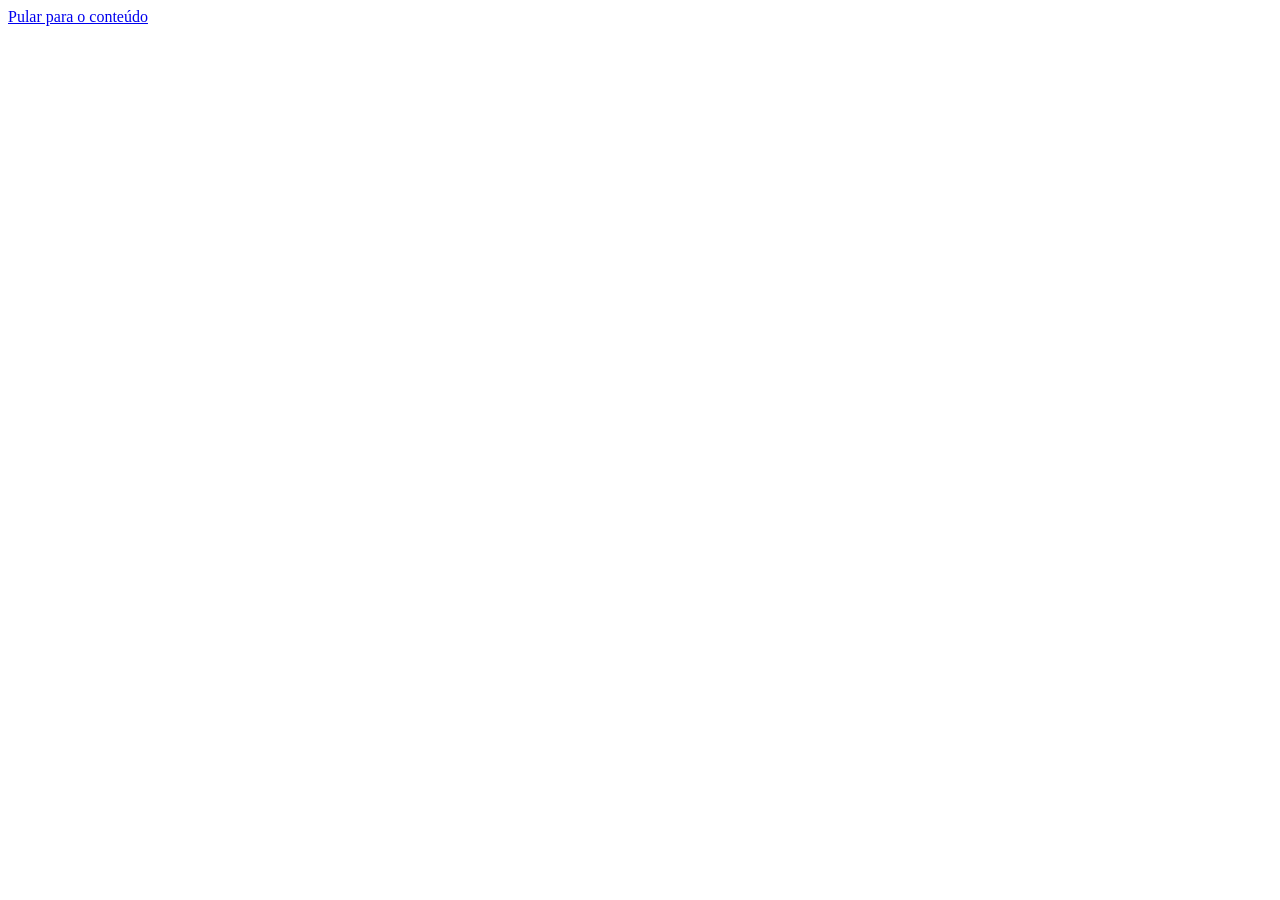
==== projeto.html @ 676320f9 "Páginas do site e README" ====
<!doctype html>
<html lang="pt-BR">
<head>
<meta charset="utf-8">
<meta name="viewport" content="width=device-width, initial-scale=1">
<title>Projeto · Nanda Café</title>
<meta name="description" content="Nanda Café, jornalista e gerente de projetos de comunicação e tecnologia em Maceió, AL.">
<meta property="og:title" content="Projeto · Nanda Café">
<meta property="og:description" content="Nanda Café, jornalista e gerente de projetos de comunicação e tecnologia em Maceió, AL.">
<meta property="og:image" content="assets/img/avatar.png">
<link rel="icon" href="assets/img/favicon.png">
<link rel="preconnect" href="https://fonts.googleapis.com">
<link rel="preconnect" href="https://fonts.gstatic.com" crossorigin>
<link rel="stylesheet" href="https://fonts.googleapis.com/css2?family=Nunito:wght@400;600;700;800;900&display=swap">
<link rel="stylesheet" href="assets/css/style.css">
</head>
<body data-pagina="projeto">
<a class="pular" href="#principal">Pular para o conteúdo</a>
<nav id="menu"></nav>
<main id="principal"><div id="conteudo"></div></main>
<footer id="contato"></footer>
<script src="dados/site.js"></script>
<script src="dados/projetos.js"></script>
<script src="assets/js/site.js"></script>
</body>
</html>
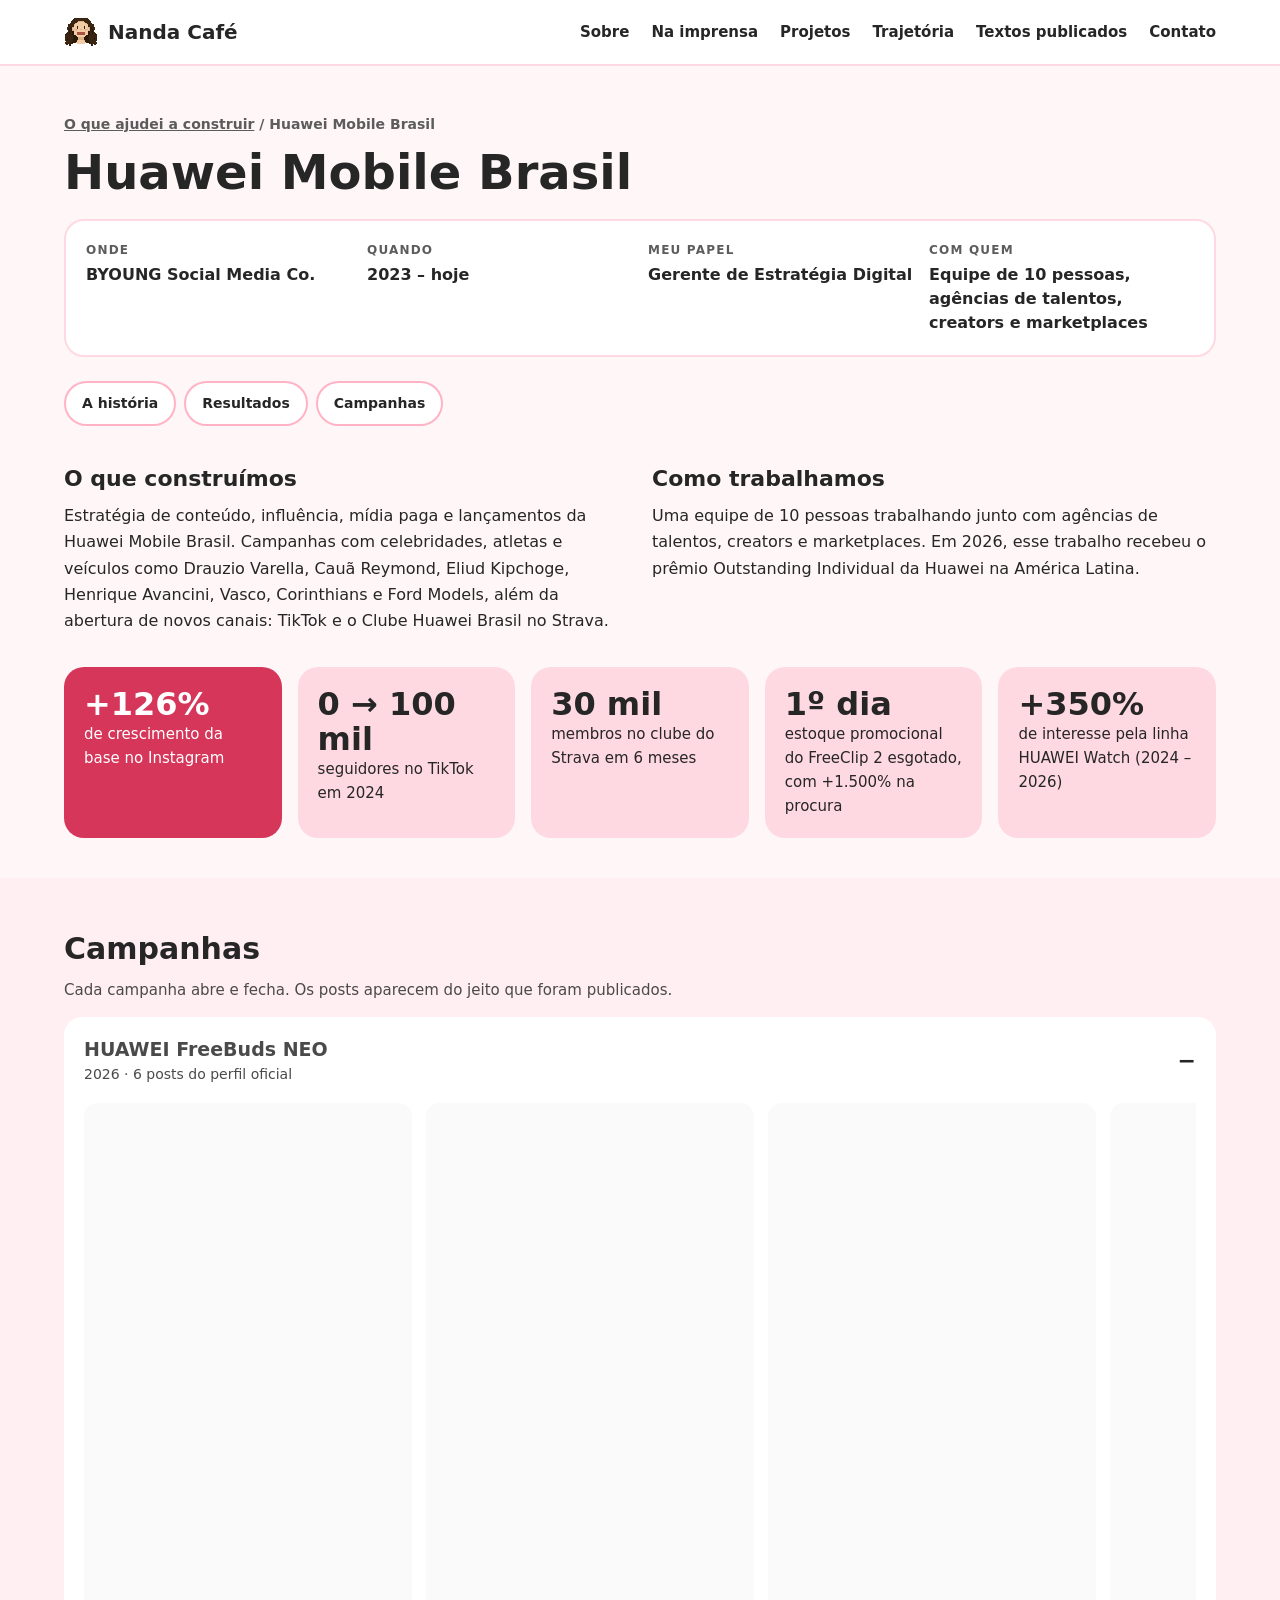
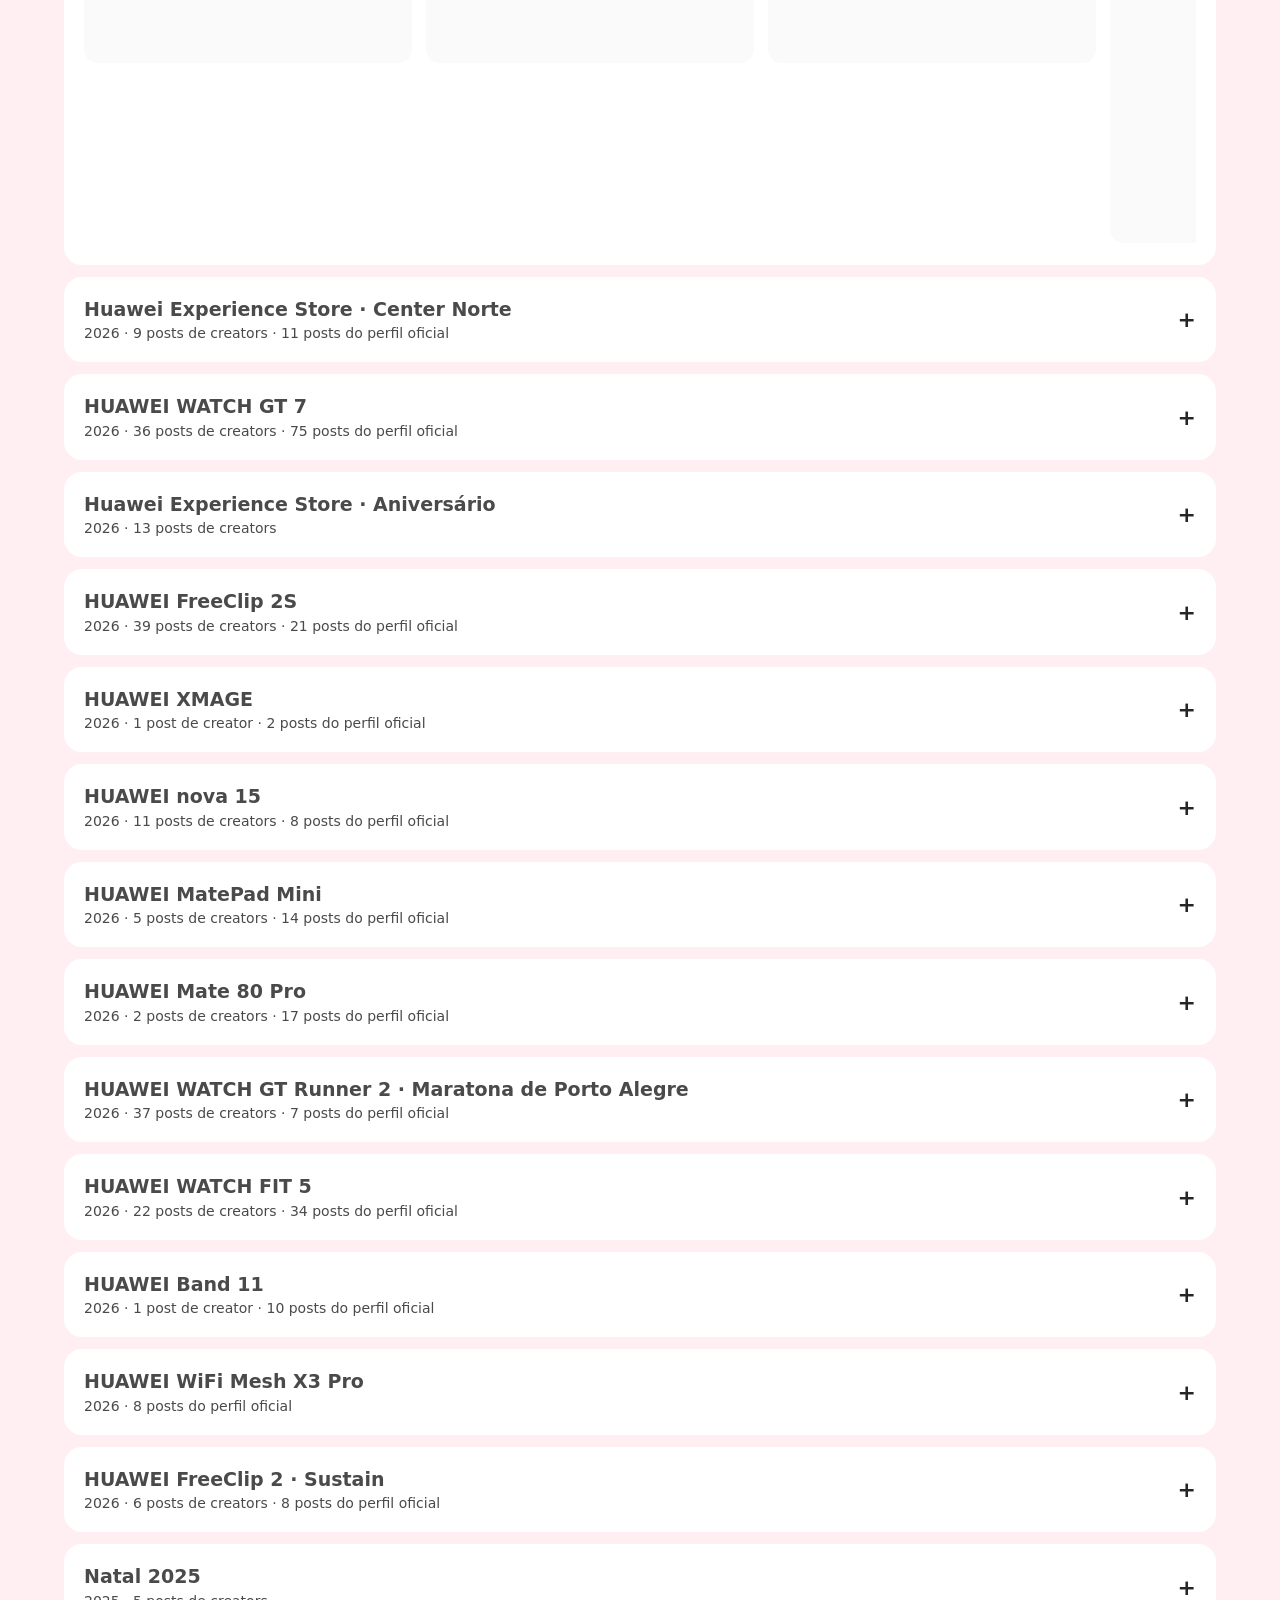
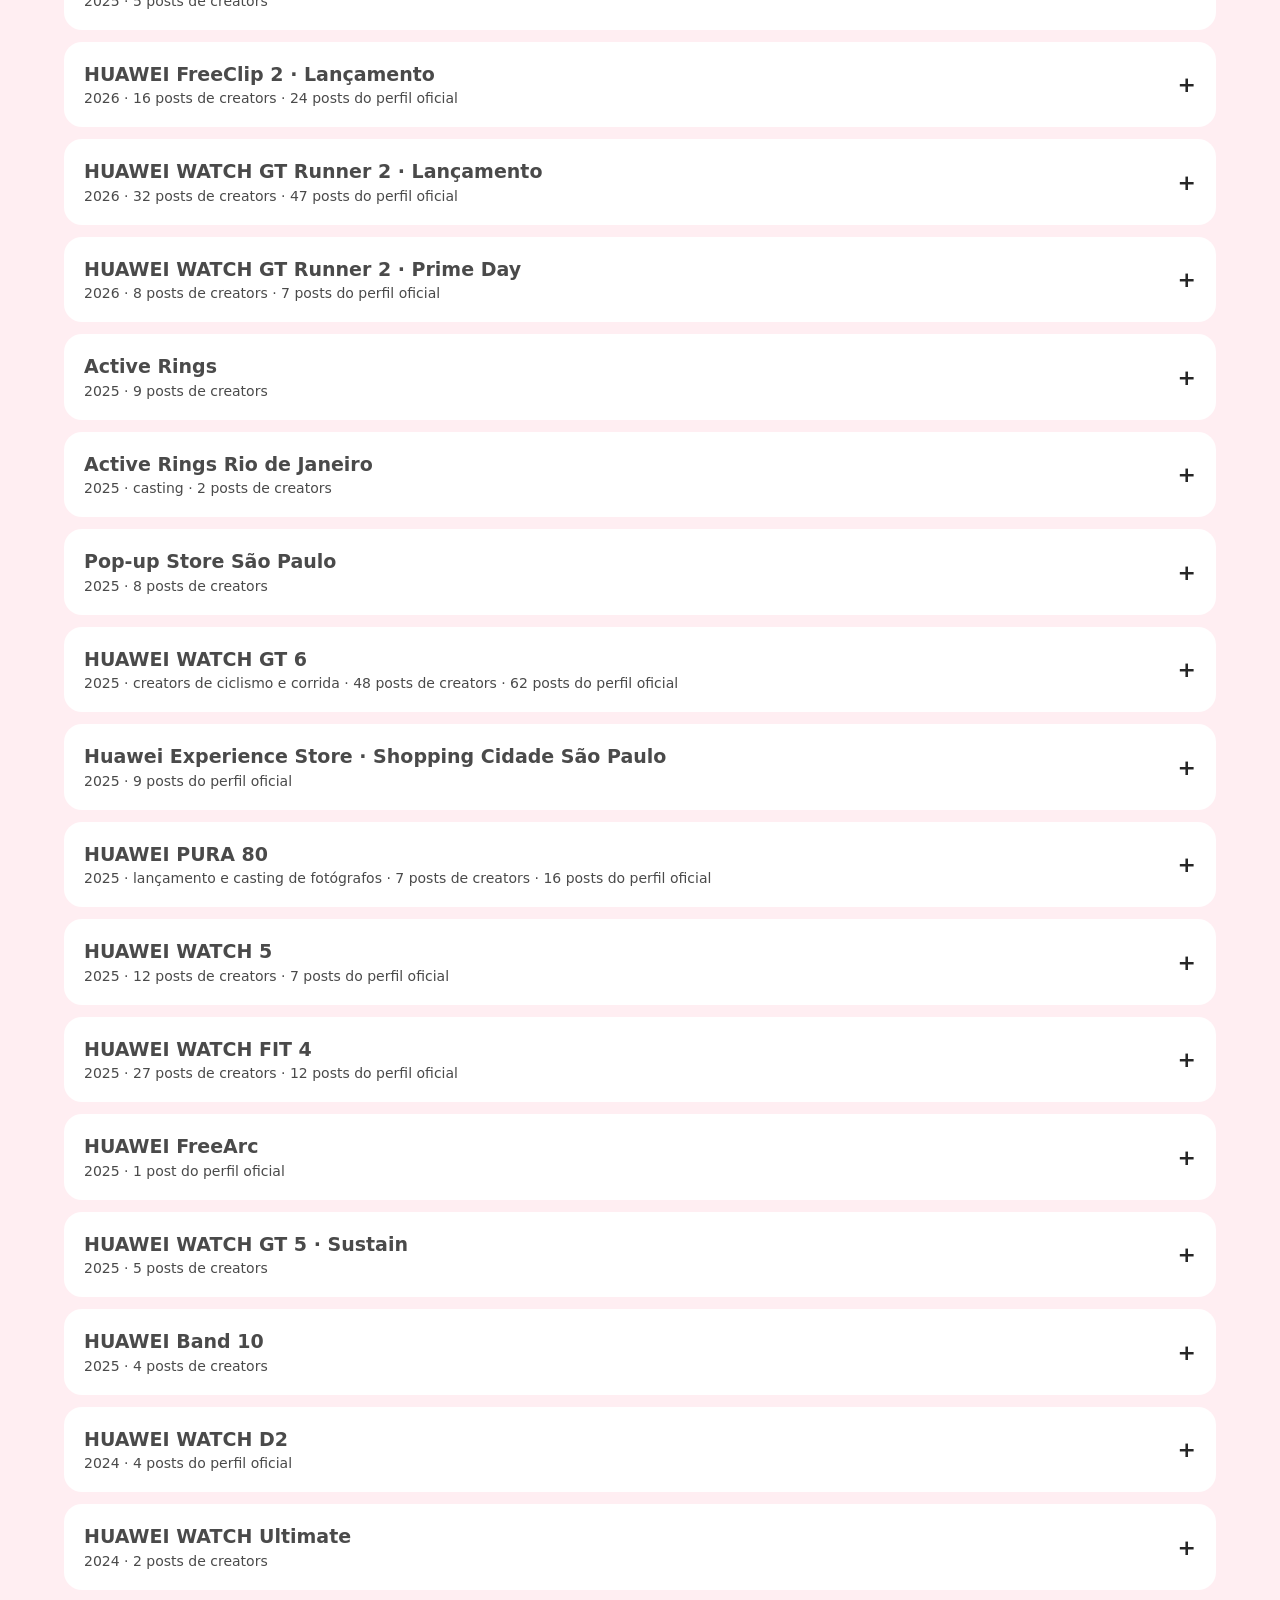
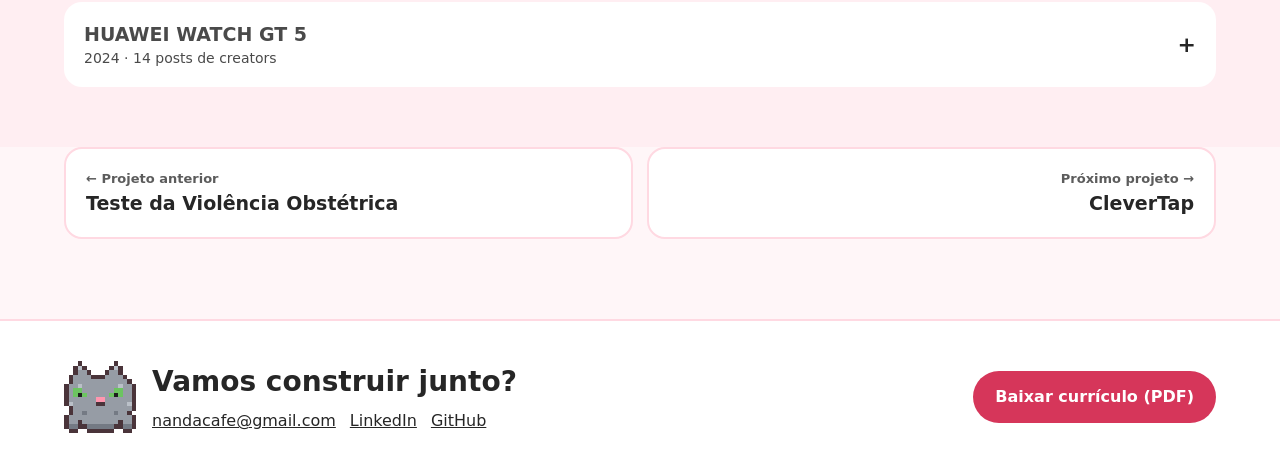
==== commit 110001d1: "Página de projeto carrega as campanhas Huawei" ====
--- a/projeto.html
+++ b/projeto.html
@@ -20,6 +20,7 @@
 <main id="principal"><div id="conteudo"></div></main>
 <footer id="contato"></footer>
 <script src="dados/site.js"></script>
+<script src="dados/campanhas-huawei.js"></script>
 <script src="dados/projetos.js"></script>
 <script src="assets/js/site.js"></script>
 </body>
--- a/assets/css/style.css
+++ b/assets/css/style.css
@@ -0,0 +1,225 @@
+:root{
+  --rosa:#ff5e7e; --rosa-escuro:#d6365a; --rosa-claro:#ffd9e2; --rosa-borda:#ffb3c4;
+  --rosa-fundo:#fff6f8; --rosa-bloco:#ffeef2; --branco:#ffffff;
+  --texto:#262626; --texto-2:#4a4a4a; --texto-3:#5c5c5c;
+  --c-rosa:#ffd9e2; --d-rosa:#ff8fab;
+  --c-roxo:#e9dfff; --d-roxo:#a98bf0;
+  --c-verde:#d8f3e3; --d-verde:#5cc28a;
+  --c-amarelo:#fff1c2; --d-amarelo:#f2c14e;
+  --c-azul:#dcefff; --d-azul:#6fb3e8;
+  --c-laranja:#ffe0c2;
+  --raio:20px;
+}
+*{box-sizing:border-box}
+html{scroll-behavior:smooth;scroll-padding-top:80px}
+body{margin:0;background:var(--rosa-fundo);color:var(--texto);font-family:Nunito,system-ui,-apple-system,"Segoe UI",sans-serif;font-size:16px;line-height:1.5}
+img{max-width:100%}
+a{color:var(--texto)}
+a:hover{color:#000}
+a:focus-visible,button:focus-visible,summary:focus-visible,input:focus-visible{outline:3px solid var(--rosa);outline-offset:2px}
+.pixel{image-rendering:pixelated}
+.wrap{max-width:1200px;margin:0 auto;padding:0 24px}
+.wrap-estreito{max-width:1000px;margin:0 auto;padding:0 24px}
+.pular{position:absolute;left:-9999px}
+.pular:focus{left:16px;top:16px;z-index:20;background:#fff;padding:8px 12px;border-radius:8px}
+
+/* MENU */
+.menu{position:sticky;top:0;z-index:10;background:var(--branco);border-bottom:2px solid var(--rosa-claro)}
+.menu .wrap{display:flex;align-items:center;justify-content:space-between;gap:16px;min-height:64px}
+.marca{display:flex;align-items:center;gap:10px;text-decoration:none;font-weight:900;font-size:20px}
+.marca img{width:34px;height:30px}
+.menu-links{display:flex;gap:6px 22px;flex-wrap:wrap;align-items:center;font-weight:700;font-size:15px}
+.menu-links a{text-decoration:none;padding:8px 0}
+.menu-links a[aria-current="page"]{color:var(--rosa-escuro);text-decoration:underline;text-underline-offset:4px}
+.menu-botao{display:none;width:44px;height:44px;border-radius:12px;border:2px solid var(--rosa-claro);background:var(--branco);cursor:pointer;flex-direction:column;gap:4px;align-items:center;justify-content:center}
+.menu-botao span{width:18px;height:2px;background:var(--texto)}
+@media (max-width:860px){
+  .menu-botao{display:flex}
+  .menu-links{display:none;position:absolute;top:100%;left:0;right:0;background:var(--branco);border-bottom:2px solid var(--rosa-claro);flex-direction:column;align-items:stretch;gap:0;padding:8px 24px 16px}
+  .menu-links a{padding:12px 0;border-top:1px dashed var(--rosa-claro)}
+  .menu.aberto .menu-links{display:flex}
+}
+
+/* TOPO */
+.topo{display:grid;grid-template-columns:repeat(auto-fit,minmax(300px,1fr));gap:40px;align-items:center;padding-top:56px;padding-bottom:40px}
+.rotulo{margin:0;font-weight:800;font-size:14px;letter-spacing:.12em;text-transform:uppercase;color:var(--texto-3)}
+.topo h1{margin:16px 0;font-size:clamp(34px,5vw,54px);line-height:1.06;font-weight:900}
+.topo h1 em{font-style:normal;color:var(--rosa-escuro)}
+.topo p.sub{margin:0;font-size:19px;max-width:40ch}
+.retrato{position:relative;display:flex;justify-content:center;padding:16px 0}
+.retrato .moldura{width:min(320px,80vw);aspect-ratio:1;border-radius:36px;background:var(--rosa-claro);border:4px solid var(--branco);box-shadow:0 0 0 4px var(--rosa-borda);display:flex;align-items:flex-end;justify-content:center;overflow:hidden}
+.retrato .moldura img{width:90%}
+.retrato .s1{position:absolute;bottom:0;left:12%;width:88px}
+.retrato .s2{position:absolute;top:0;right:12%;width:72px}
+
+/* NÚMEROS */
+.numeros{background:var(--branco);border-top:2px solid var(--rosa-claro);border-bottom:2px solid var(--rosa-claro)}
+.numeros .wrap{padding-top:24px;padding-bottom:24px}
+.numeros h2{margin:0 0 14px;font-size:14px;font-weight:800;letter-spacing:.12em;text-transform:uppercase;color:var(--texto-3)}
+.numeros-grade{display:grid;grid-template-columns:repeat(auto-fit,minmax(160px,1fr));gap:16px}
+.numeros-grade strong{display:block;font-size:30px;font-weight:900;color:var(--rosa-escuro)}
+.numeros-grade span{font-size:14px;color:var(--texto-2);line-height:1.35}
+
+/* SEÇÕES QUE ABREM E FECHAM */
+.secoes{display:flex;flex-direction:column;gap:16px;padding-top:40px;padding-bottom:24px}
+details.bloco{background:var(--branco);border:2px solid var(--rosa-claro);border-radius:24px;padding:4px 28px}
+details.bloco>summary{display:flex;justify-content:space-between;align-items:center;gap:12px;padding:18px 0;min-height:44px;cursor:pointer;list-style:none}
+details.bloco>summary::-webkit-details-marker{display:none}
+details.bloco>summary h2{margin:0;display:flex;align-items:center;gap:12px;font-size:clamp(22px,3vw,28px);font-weight:900}
+details.bloco>summary h2 img{width:36px;height:36px}
+details.bloco>summary::after{content:"+";font-size:24px;font-weight:900}
+details.bloco[open]>summary::after{content:"−"}
+.bloco-corpo{padding:4px 0 28px}
+@media (max-width:600px){details.bloco{padding:4px 18px}}
+
+.sobre{display:flex;flex-wrap:wrap;gap:32px}
+.sobre-texto{flex:2 1 480px;min-width:0;font-size:17px;line-height:1.65}
+.sobre-texto p{margin:0 0 14px}
+.sobre-links{flex:1 1 240px;min-width:0;display:flex;flex-direction:column;gap:12px}
+.cartao-link{text-decoration:none;background:var(--rosa-bloco);border-radius:18px;padding:18px;display:flex;align-items:center;gap:12px}
+.cartao-link img{width:40px;height:40px;flex:none}
+.cartao-link strong{display:block;font-size:17px}
+.cartao-link span{font-size:14px;color:var(--texto-2)}
+.cartao-link:hover{background:var(--rosa-claro)}
+
+.lista-projetos{display:grid;grid-template-columns:repeat(auto-fill,minmax(320px,1fr));gap:12px}
+@media (max-width:400px){.lista-projetos{grid-template-columns:1fr}}
+.lista-projetos a{text-decoration:none;background:var(--rosa-fundo);border:2px solid var(--rosa-claro);border-radius:18px;padding:16px 18px;display:flex;justify-content:space-between;align-items:center;gap:12px}
+.lista-projetos a:hover{border-color:var(--rosa)}
+.lista-projetos small{display:block;font-size:13px;font-weight:800;color:var(--texto-3)}
+.lista-projetos strong{display:block;font-size:18px;font-weight:900;line-height:1.25;margin:2px 0}
+.lista-projetos span.d{display:block;font-size:14px;color:var(--texto-2);line-height:1.4}
+.seta{font-size:22px;font-weight:900;color:var(--rosa-escuro);flex:none}
+
+.marcos{border-left:3px solid var(--rosa-claro);margin:0 0 16px 8px;padding:0;list-style:none}
+.marcos li{display:grid;grid-template-columns:120px minmax(0,1fr);gap:16px;padding:10px 0 10px 22px}
+.marcos li b{font-weight:900}
+@media (max-width:500px){.marcos li{grid-template-columns:1fr;gap:2px}}
+.botao-contorno{display:inline-block;text-decoration:none;font-weight:800;padding:12px 20px;border-radius:999px;border:2px solid var(--texto)}
+.botao-contorno:hover{background:var(--rosa-claro)}
+.botao{display:inline-block;text-decoration:none;background:var(--rosa-escuro);color:#fff;font-weight:900;padding:14px 22px;border-radius:999px;text-align:center}
+.botao:hover{background:#b82848;color:#fff}
+
+.competencias{display:grid;grid-template-columns:repeat(auto-fit,minmax(300px,1fr));gap:28px}
+.grupo{margin-bottom:14px}
+.grupo-nome,.mini-titulo{font-size:13px;font-weight:800;letter-spacing:.08em;text-transform:uppercase;color:var(--texto-2);display:flex;align-items:center;gap:8px;margin:0 0 8px}
+.grupo-nome i{width:14px;height:14px;border-radius:4px;display:inline-block}
+.chips{display:flex;gap:8px;flex-wrap:wrap;list-style:none;margin:0;padding:0}
+.chips li{font-size:14px;font-weight:700;padding:6px 12px;border-radius:999px}
+.formacao p{margin:0 0 18px;font-size:15px;line-height:1.7}
+
+.faixa-textos{background:var(--rosa-bloco);border-radius:24px;padding:28px;display:flex;flex-wrap:wrap;gap:20px;align-items:center}
+.faixa-textos img{width:64px;height:64px}
+.faixa-textos div{flex:1 1 260px}
+.faixa-textos h2{margin:0;font-size:26px;font-weight:900}
+.faixa-textos p{margin:4px 0 0;font-size:15px;color:var(--texto-2)}
+
+/* RODAPÉ */
+.rodape{margin-top:56px;background:var(--branco);border-top:2px solid var(--rosa-claro)}
+.rodape .wrap{padding-top:40px;padding-bottom:40px;display:flex;flex-wrap:wrap;gap:24px;align-items:center;justify-content:space-between}
+.rodape-ola{display:flex;align-items:center;gap:16px}
+.rodape-ola img{width:72px;height:72px}
+.rodape h2{margin:0 0 6px;font-size:28px;font-weight:900}
+.rodape p{margin:0;font-size:16px;display:flex;flex-wrap:wrap;gap:4px 14px}
+
+/* SUBPÁGINAS */
+.cabeca{padding-top:48px;padding-bottom:24px}
+.trilha{margin:0 0 12px;font-size:14px;font-weight:700;color:var(--texto-3)}
+.trilha a{color:var(--texto-3)}
+.cabeca h1{margin:0 0 12px;font-size:clamp(32px,5vw,48px);line-height:1.08;font-weight:900;display:flex;align-items:center;gap:14px}
+.cabeca h1 img{width:52px;height:52px;flex:none}
+.cabeca p.intro{margin:0;font-size:17px;color:var(--texto-2);max-width:65ch}
+
+.filtros{display:flex;gap:8px;flex-wrap:wrap;margin-top:18px}
+.filtros button{font:inherit;font-weight:800;font-size:14px;padding:10px 16px;min-height:44px;border-radius:999px;border:2px solid var(--rosa-borda);background:var(--branco);color:var(--texto);cursor:pointer}
+.filtros button[aria-pressed="true"],.filtros button[aria-selected="true"]{border-color:var(--texto);background:var(--rosa-claro)}
+.filtros button small{font-weight:700;color:var(--texto-3)}
+
+.linha{border-left:3px solid var(--rosa-claro);margin:12px 0 64px 10px}
+.ano{display:grid;grid-template-columns:90px minmax(0,1fr);gap:20px;padding:16px 0 16px 24px}
+.ano>b{font-weight:900;font-size:22px}
+.ano-itens{display:flex;flex-direction:column;gap:10px}
+.item{background:var(--branco);border:2px solid var(--rosa-claro);border-radius:16px;padding:14px 16px;display:flex;gap:14px;align-items:flex-start;flex-wrap:wrap}
+.item-texto{flex:1 1 280px;min-width:0}
+.item-topo{display:flex;gap:8px;align-items:center;flex-wrap:wrap;margin-bottom:4px}
+.etiqueta{font-size:12px;font-weight:800;padding:3px 10px;border-radius:999px}
+.item-topo small{font-size:13px;font-weight:800;color:var(--texto-3)}
+.item strong{display:block;font-size:17px;line-height:1.3}
+.item p{margin:4px 0 0;font-size:14px;color:var(--texto-2);line-height:1.45}
+.item img{width:180px;border-radius:12px;flex:none}
+@media (max-width:600px){.ano{grid-template-columns:1fr;gap:8px;padding-left:16px}}
+
+.grade-imprensa{display:grid;grid-template-columns:repeat(auto-fill,minmax(320px,1fr));gap:20px;padding-bottom:64px}
+@media (max-width:400px){.grade-imprensa{grid-template-columns:1fr}}
+.materia{background:var(--branco);border:2px solid var(--rosa-claro);border-radius:var(--raio);overflow:hidden;display:flex;flex-direction:column}
+.materia>img{width:100%;height:200px;object-fit:cover;object-position:top;background:var(--rosa-bloco)}
+.materia .capa{height:120px;background:var(--rosa-bloco);display:flex;align-items:center;justify-content:center}
+.materia .capa img{width:56px;height:56px}
+.materia div.t{padding:16px 18px 18px;display:flex;flex-direction:column;gap:8px;flex:1}
+.materia small{font-size:12px;font-weight:800;letter-spacing:.08em;text-transform:uppercase;color:var(--texto-3)}
+.materia h2{margin:0;font-size:19px;font-weight:900;line-height:1.3}
+.materia p{margin:0;font-size:14px;color:var(--texto-2)}
+.materia a.ler{font-size:14px;font-weight:800;margin-top:auto}
+
+.busca{display:flex;flex-direction:column;gap:6px;font-size:14px;font-weight:800;max-width:480px;margin-top:16px}
+.busca input{font:inherit;font-weight:600;font-size:15px;padding:12px 14px;border-radius:12px;border:2px solid var(--rosa-borda);background:var(--branco)}
+.textos{display:flex;flex-direction:column;gap:12px;padding-bottom:64px}
+.textos .sobre-pub{background:var(--branco);border:2px solid var(--rosa-claro);border-radius:var(--raio);padding:18px 20px;margin:0;font-size:15px;color:var(--texto-2)}
+details.ano-textos{background:var(--branco);border:2px solid var(--rosa-claro);border-radius:18px;padding:4px 20px}
+details.ano-textos>summary{display:flex;justify-content:space-between;align-items:center;padding:14px 0;min-height:44px;cursor:pointer;list-style:none}
+details.ano-textos>summary::-webkit-details-marker{display:none}
+details.ano-textos>summary strong{font-size:20px}
+details.ano-textos>summary span{font-size:14px;font-weight:800;color:var(--texto-3)}
+.textos ul{list-style:none;margin:0;padding:0 0 14px}
+.textos li{display:grid;grid-template-columns:56px minmax(0,1fr);gap:12px;align-items:baseline;padding:10px 0;border-top:1px dashed var(--rosa-claro)}
+.textos li small{font-size:13px;font-weight:800;color:var(--texto-3)}
+.textos li a{font-size:16px;font-weight:700;text-decoration:none}
+.textos li a:hover{text-decoration:underline}
+.vazio{padding:24px;text-align:center;color:var(--texto-2)}
+
+/* PROJETO */
+.ficha{display:grid;grid-template-columns:repeat(auto-fit,minmax(200px,1fr));gap:16px;background:var(--branco);border:2px solid var(--rosa-claro);border-radius:var(--raio);padding:20px;margin:20px 0 0}
+.ficha dt{font-size:12px;font-weight:800;letter-spacing:.1em;text-transform:uppercase;color:var(--texto-3)}
+.ficha dd{margin:4px 0 0;font-weight:800}
+.indice{display:flex;gap:8px;flex-wrap:wrap;padding-bottom:20px}
+.indice a{text-decoration:none;font-weight:800;font-size:14px;padding:10px 16px;border-radius:999px;background:var(--branco);border:2px solid var(--rosa-borda)}
+.historia{display:grid;grid-template-columns:repeat(auto-fit,minmax(280px,1fr));gap:24px;padding-top:16px;padding-bottom:32px}
+.historia h2{margin:0 0 8px;font-size:22px;font-weight:900}
+.historia p{margin:0;font-size:16px;line-height:1.65}
+.resultados{display:grid;grid-template-columns:repeat(auto-fit,minmax(200px,1fr));gap:16px;padding-bottom:40px}
+.resultados div{background:var(--rosa-claro);border-radius:var(--raio);padding:20px}
+.resultados div:first-child{background:var(--rosa-escuro);color:#fff}
+.resultados strong{display:block;font-size:32px;font-weight:900;line-height:1.1}
+.resultados span{font-size:15px}
+.campanhas{background:var(--rosa-bloco);padding:48px 0}
+.campanhas h2,.materiais h2{margin:0 0 8px;font-size:30px;font-weight:900}
+.campanhas>.wrap>p{margin:0 0 16px;font-size:15px;color:var(--texto-2)}
+details.campanha{background:var(--branco);border-radius:18px;padding:4px 20px;margin-bottom:12px}
+details.campanha>summary{display:flex;justify-content:space-between;align-items:center;gap:12px;padding:14px 0;min-height:44px;cursor:pointer;list-style:none}
+details.campanha>summary::-webkit-details-marker{display:none}
+details.campanha>summary::after{content:"+";font-weight:900;font-size:22px}
+details.campanha[open]>summary::after{content:"−"}
+details.campanha>summary strong{display:block;font-size:19px}
+details.campanha>summary span{font-size:14px;color:var(--texto-2)}
+.embeds{display:flex;gap:14px;overflow-x:auto;padding:4px 0 18px;scroll-snap-type:x mandatory}
+.embeds>*{flex:none;scroll-snap-align:start}
+.ver-mais{align-self:center;min-height:44px;padding:12px 20px;border:2px solid var(--rosa);border-radius:999px;background:var(--branco);color:var(--rosa-escuro);font:inherit;font-weight:800;cursor:pointer}
+.ver-mais:hover{background:var(--rosa-bloco)}
+.embed{border:0;border-radius:14px;background:#fafafa}
+.embed.instagram{width:328px;height:560px}
+.embed.tiktok{width:325px;height:740px}
+.embed.linkedin{width:504px;max-width:85vw;height:620px}
+.embed.spotify{width:360px;height:380px}
+.embed.youtube{width:560px;max-width:85vw;aspect-ratio:16/9;height:auto}
+.embed.facebook{width:500px;max-width:85vw;height:560px;background:#fff}
+.materiais{padding-top:40px;padding-bottom:40px}
+.grade-materiais{display:grid;grid-template-columns:repeat(auto-fill,minmax(300px,1fr));gap:16px;align-items:start}
+.grade-materiais figure{margin:0;background:var(--branco);border:2px solid var(--rosa-claro);border-radius:16px;overflow:hidden}
+.grade-materiais figure img{display:block;width:100%}
+.grade-materiais figcaption{padding:10px 14px;font-size:14px;color:var(--texto-2)}
+.grade-materiais a.cartao-link{background:var(--branco);border:2px solid var(--rosa-claro)}
+.vizinhos{display:grid;grid-template-columns:repeat(auto-fit,minmax(280px,1fr));gap:14px;padding-bottom:24px}
+.vizinhos a{text-decoration:none;background:var(--branco);border:2px solid var(--rosa-claro);border-radius:18px;padding:20px}
+.vizinhos small{display:block;font-size:13px;font-weight:800;color:var(--texto-3)}
+.vizinhos strong{font-size:19px}
+.vizinhos a.prox{text-align:right}
